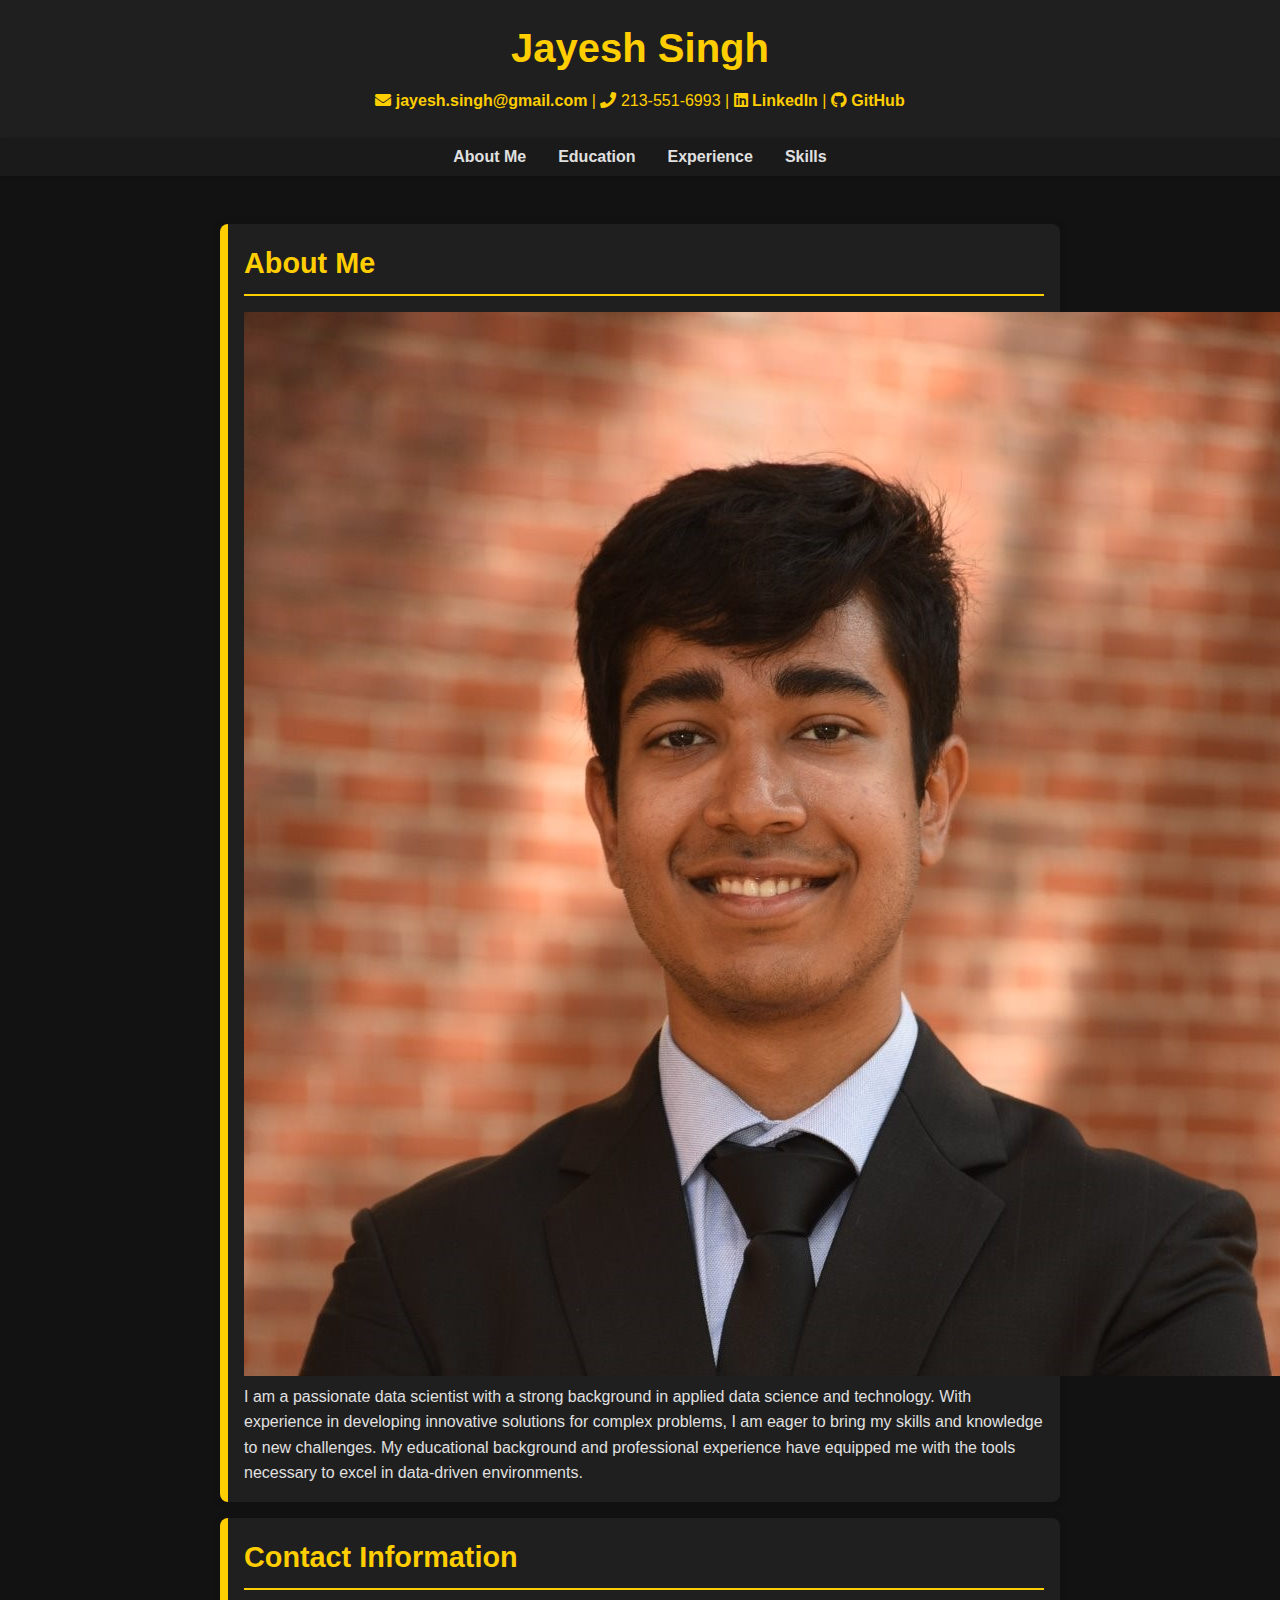
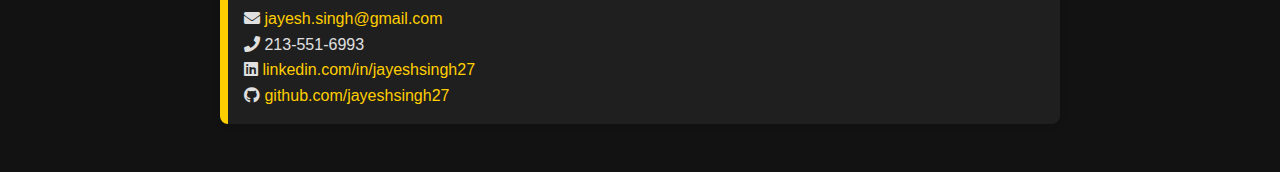
==== index.html @ 1284492f "Update index.html" ====
<!DOCTYPE html>
<html lang="en">
<head>
    <meta charset="UTF-8">
    <meta name="viewport" content="width=device-width, initial-scale=1.0">
    <title>Jayesh Singh - About Me</title>
    <link rel="stylesheet" href="styles.css">
    <link rel="stylesheet" href="https://cdnjs.cloudflare.com/ajax/libs/font-awesome/5.15.3/css/all.min.css">
</head>
<body>
    <header>
        <h1>Jayesh Singh</h1>
        <p><i class="fas fa-envelope"></i> <a href="mailto:jayesh.singh@gmail.com">jayesh.singh@gmail.com</a> | 
        <i class="fas fa-phone"></i> 213-551-6993 | 
        <i class="fab fa-linkedin"></i> <a href="https://www.linkedin.com/in/jayeshsingh27" target="_blank">LinkedIn</a> | 
        <i class="fab fa-github"></i> <a href="https://github.com/jayeshsingh27" target="_blank">GitHub</a></p>
    </header>


    <nav>
        <ul>
            <li><a href="index.html">About Me</a></li>
            <li><a href="education.html">Education</a></li>
            <li><a href="experience.html">Experience</a></li>
            <li><a href="skills.html">Skills</a></li>
        </ul>
    </nav>


    <main>
        <section id="about-me">
            <h2>About Me</h2>
            <img src="images/headshot.jpg" alt="Jayesh Singh" class="profile-pic">
            <p>I am a passionate data scientist with a strong background in applied data science and technology. With experience in developing innovative solutions for complex problems, I am eager to bring my skills and knowledge to new challenges. My educational background and professional experience have equipped me with the tools necessary to excel in data-driven environments.</p>
        </section>

        <section id="contact-info">
            <h2>Contact Information</h2>
            <p><i class="fas fa-envelope"></i> <a href="mailto:jayesh.singh@gmail.com">jayesh.singh@gmail.com</a></p>
            <p><i class="fas fa-phone"></i> 213-551-6993</p>
            <p><i class="fab fa-linkedin"></i> <a href="https://www.linkedin.com/in/jayeshsingh27" target="_blank">linkedin.com/in/jayeshsingh27</a></p>
            <p><i class="fab fa-github"></i> <a href="https://github.com/jayeshsingh27" target="_blank">github.com/jayeshsingh27</a></p>
        </section>
    </main>
</body>
</html>
---- styles.css ----
/* Reset some default styles */
body, h1, h2, h3, p, ul {
    margin: 0;
    padding: 0;
    list-style: none;
    box-sizing: border-box;
}

/* Body styling */
body {
    font-family: 'Segoe UI', Tahoma, Geneva, Verdana, sans-serif;
    line-height: 1.6;
    margin: 0;
    padding: 0;
    background-color: #121212;
    color: #e0e0e0;
}

/* Header styling */
header {
    background: #1f1f1f;
    color: #ffce00;
    padding: 1rem 0;
    text-align: center;
    box-shadow: 0 4px 6px rgba(0, 0, 0, 0.1);
}

header h1 {
    margin: 0;
    font-size: 2.5rem;
    font-weight: bold;
}

header p {
    margin: 0.5rem 0;
}

header a {
    color: #ffce00;
    text-decoration: none;
    font-weight: bold;
}

header a:hover {
    text-decoration: underline;
}

/* Navigation bar styling */
nav {
    background: #1a1a1a;
    padding: 0.5rem 0;
    text-align: center;
    box-shadow: 0 2px 4px rgba(0, 0, 0, 0.1);
}

nav ul {
    margin: 0;
    padding: 0;
    display: flex;
    justify-content: center;
}

nav ul li {
    list-style: none;
    margin: 0 1rem;
}

nav ul li a {
    color: #e0e0e0;
    text-decoration: none;
    font-weight: bold;
}

nav ul li a:hover {
    text-decoration: underline;
}

/* Section styling */
main {
    padding: 2rem 1rem;
}

section {
    margin: 1rem auto;
    max-width: 800px;
    background: #1f1f1f;
    border-radius: 8px;
    box-shadow: 0 0 10px rgba(0, 0, 0, 0.1);
    border-left: 8px solid #ffce00;
    padding: 1rem;
}

section h2 {
    border-bottom: 2px solid #ffce00;
    padding-bottom: 0.5rem;
    margin-bottom: 1rem;
    font-size: 1.8rem;
    color: #ffce00;
}

section h3 {
    margin-top: 1rem;
    font-size: 1.4rem;
    color: #cccccc;
}

ul {
    padding-left: 20px;
}

ul li {
    margin-bottom: 0.5rem;
    line-height: 1.4;
    color: #cccccc;
}

a {
    color: #ffce00;
    text-decoration: none;
}

a:hover {
    text-decoration: underline;
}

/* Responsive design */
@media (max-width: 768px) {
    header h1 {
        font-size: 2rem;
    }

    nav ul {
        flex-direction: column;
    }

    nav ul li {
        margin: 0.5rem 0;
    }

    section {
        padding: 1rem;
    }

    section h2 {
        font-size: 1.5rem;
    }

    section h3 {
        font-size: 1.2rem;
    }
}
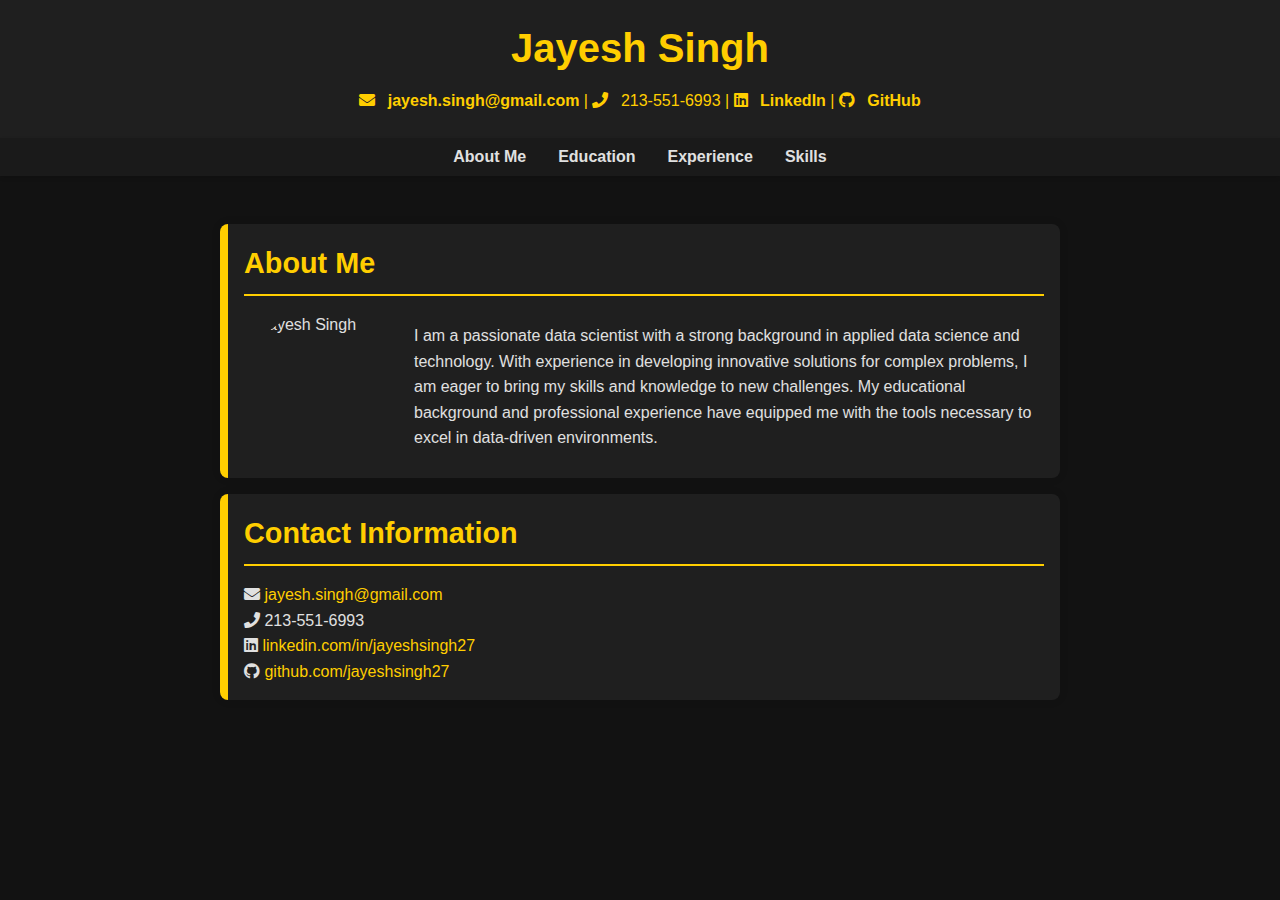
==== commit 6101a484: "Update index.html" ====
--- a/index.html
+++ b/index.html
@@ -30,9 +30,12 @@
     <main>
         <section id="about-me">
             <h2>About Me</h2>
-            <img src="images/headshot.jpg" alt="Jayesh Singh" class="profile-pic">
-            <p>I am a passionate data scientist with a strong background in applied data science and technology. With experience in developing innovative solutions for complex problems, I am eager to bring my skills and knowledge to new challenges. My educational background and professional experience have equipped me with the tools necessary to excel in data-driven environments.</p>
+                <div class="about-container">
+                    <img src="images/profile.jpg" alt="Jayesh Singh" class="profile-pic">
+                    <p>I am a passionate data scientist with a strong background in applied data science and technology. With experience in developing innovative solutions for complex problems, I am eager to bring my skills and knowledge to new challenges. My educational background and professional experience have equipped me with the tools necessary to excel in data-driven environments.</p>
+                </div>
         </section>
+
 
         <section id="contact-info">
             <h2>Contact Information</h2>
--- a/styles.css
+++ b/styles.css
@@ -1,3 +1,22 @@
+.about-container {
+    display: flex;
+    align-items: center;
+    margin-top: 1rem;
+}
+
+.profile-pic {
+    border-radius: 50%;
+    width: 150px; /* Adjust this size as needed */
+    height: 150px;
+    margin-right: 20px; /* Space between image and text */
+    object-fit: cover; /* Ensures the image is fully contained in the circle */
+}
+
+#about-me p {
+    flex: 1; /* Makes sure the text takes up the remaining space */
+    line-height: 1.6; /* Spacing for the text */
+}
+
 /* Reset some default styles */
 body, h1, h2, h3, p, ul {
     margin: 0;
@@ -43,6 +62,10 @@
 
 header a:hover {
     text-decoration: underline;
+}
+
+header i {
+    margin-right: 0.5rem;
 }
 
 /* Navigation bar styling */
@@ -123,6 +146,10 @@
     text-decoration: underline;
 }
 
+a i {
+    margin-right: 0.3rem;
+}
+
 /* Responsive design */
 @media (max-width: 768px) {
     header h1 {
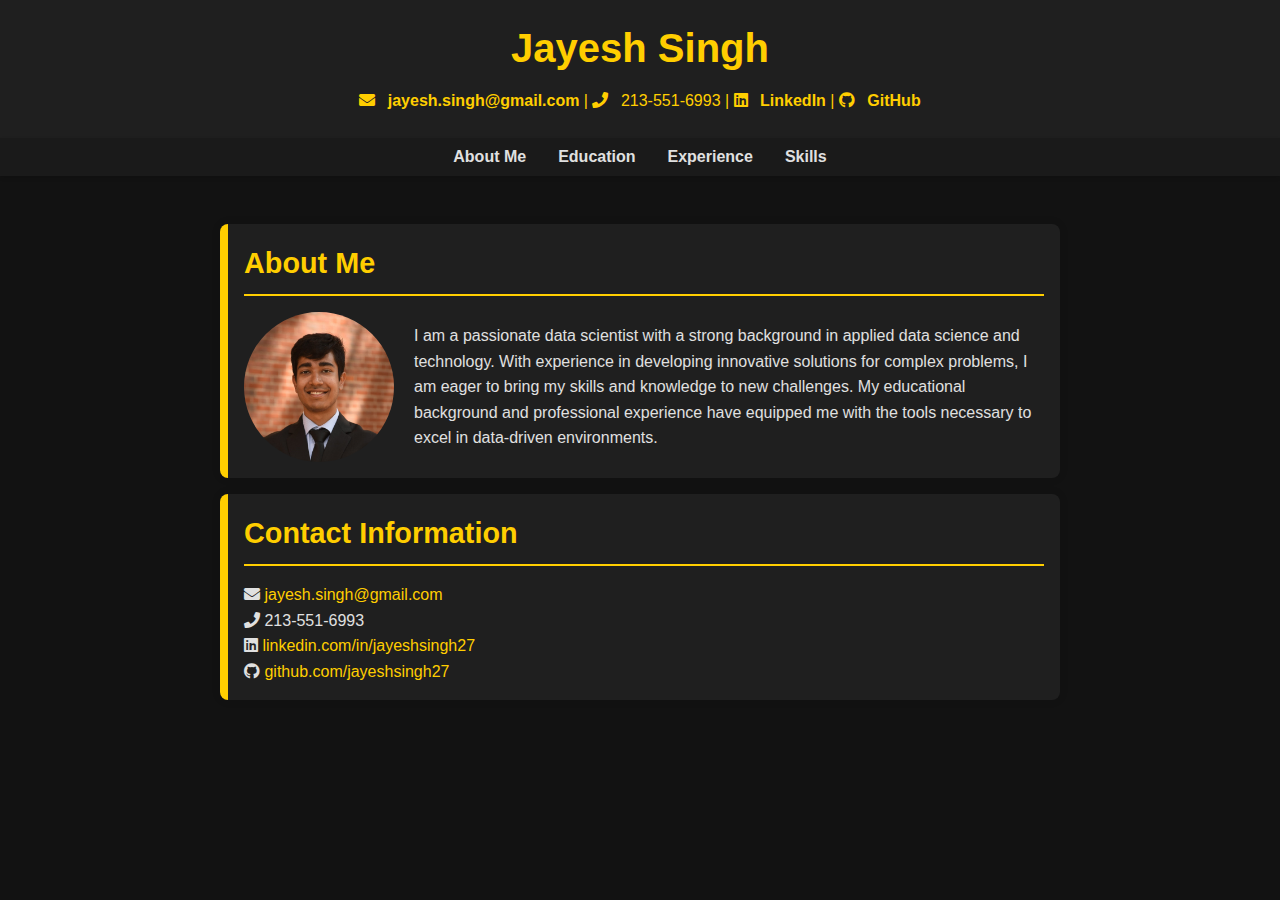
==== commit a7c38ee9: "Update index.html" ====
--- a/index.html
+++ b/index.html
@@ -31,7 +31,7 @@
         <section id="about-me">
             <h2>About Me</h2>
                 <div class="about-container">
-                    <img src="images/profile.jpg" alt="Jayesh Singh" class="profile-pic">
+                    <img src="images/headshot.jpg" alt="Jayesh Singh" class="profile-pic">
                     <p>I am a passionate data scientist with a strong background in applied data science and technology. With experience in developing innovative solutions for complex problems, I am eager to bring my skills and knowledge to new challenges. My educational background and professional experience have equipped me with the tools necessary to excel in data-driven environments.</p>
                 </div>
         </section>
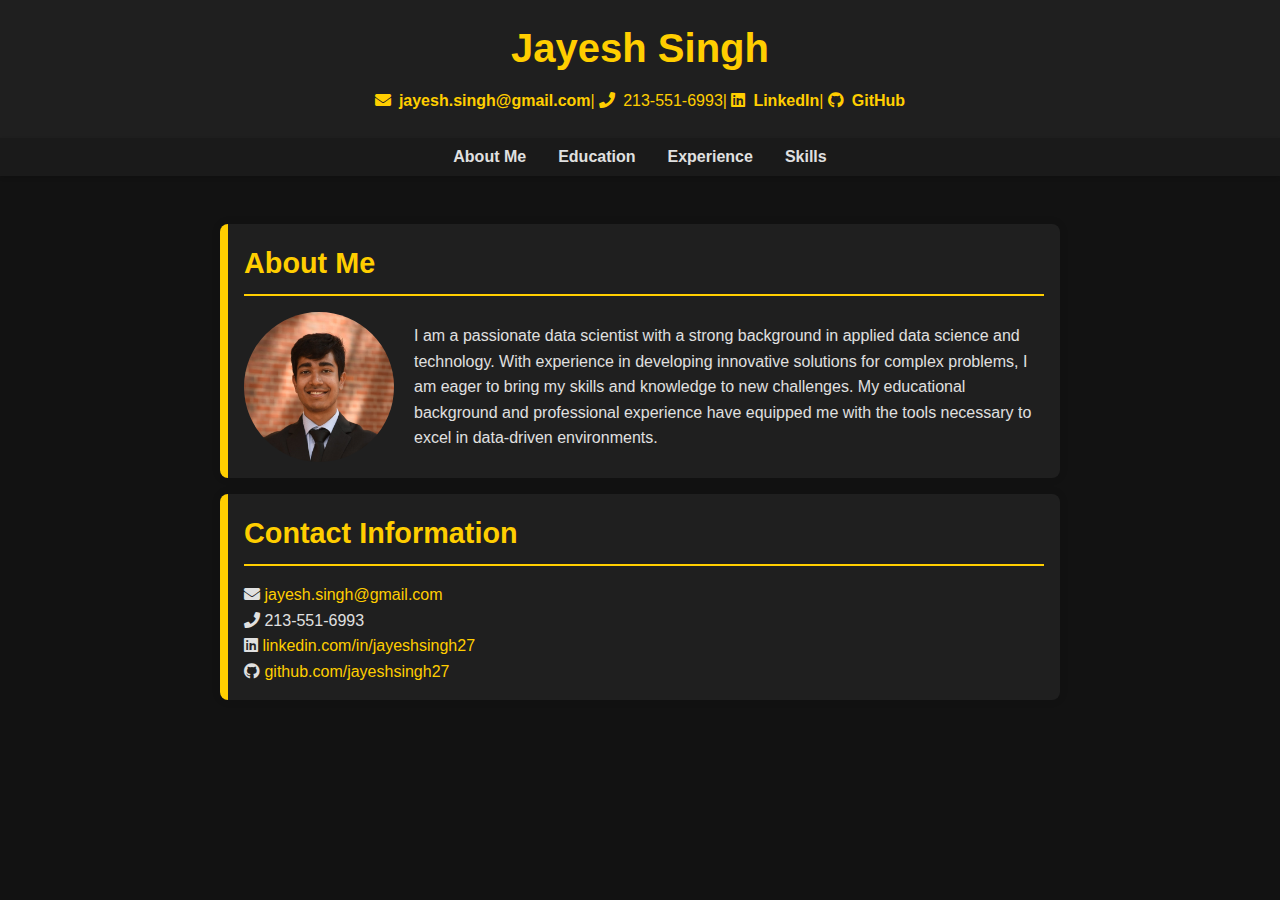
==== commit c9eefd17: "Update index.html" ====
--- a/index.html
+++ b/index.html
@@ -10,10 +10,10 @@
 <body>
     <header>
         <h1>Jayesh Singh</h1>
-        <p><i class="fas fa-envelope"></i> <a href="mailto:jayesh.singh@gmail.com">jayesh.singh@gmail.com</a> | 
-        <i class="fas fa-phone"></i> 213-551-6993 | 
-        <i class="fab fa-linkedin"></i> <a href="https://www.linkedin.com/in/jayeshsingh27" target="_blank">LinkedIn</a> | 
-        <i class="fab fa-github"></i> <a href="https://github.com/jayeshsingh27" target="_blank">GitHub</a></p>
+        <p><i class="fas fa-envelope"></i><a href="mailto:jayesh.singh@gmail.com">jayesh.singh@gmail.com</a>| 
+        <i class="fas fa-phone"></i>213-551-6993| 
+        <i class="fab fa-linkedin"></i><a href="https://www.linkedin.com/in/jayeshsingh27" target="_blank">LinkedIn</a>| 
+        <i class="fab fa-github"></i><a href="https://github.com/jayeshsingh27" target="_blank">GitHub</a></p>
     </header>
 
 
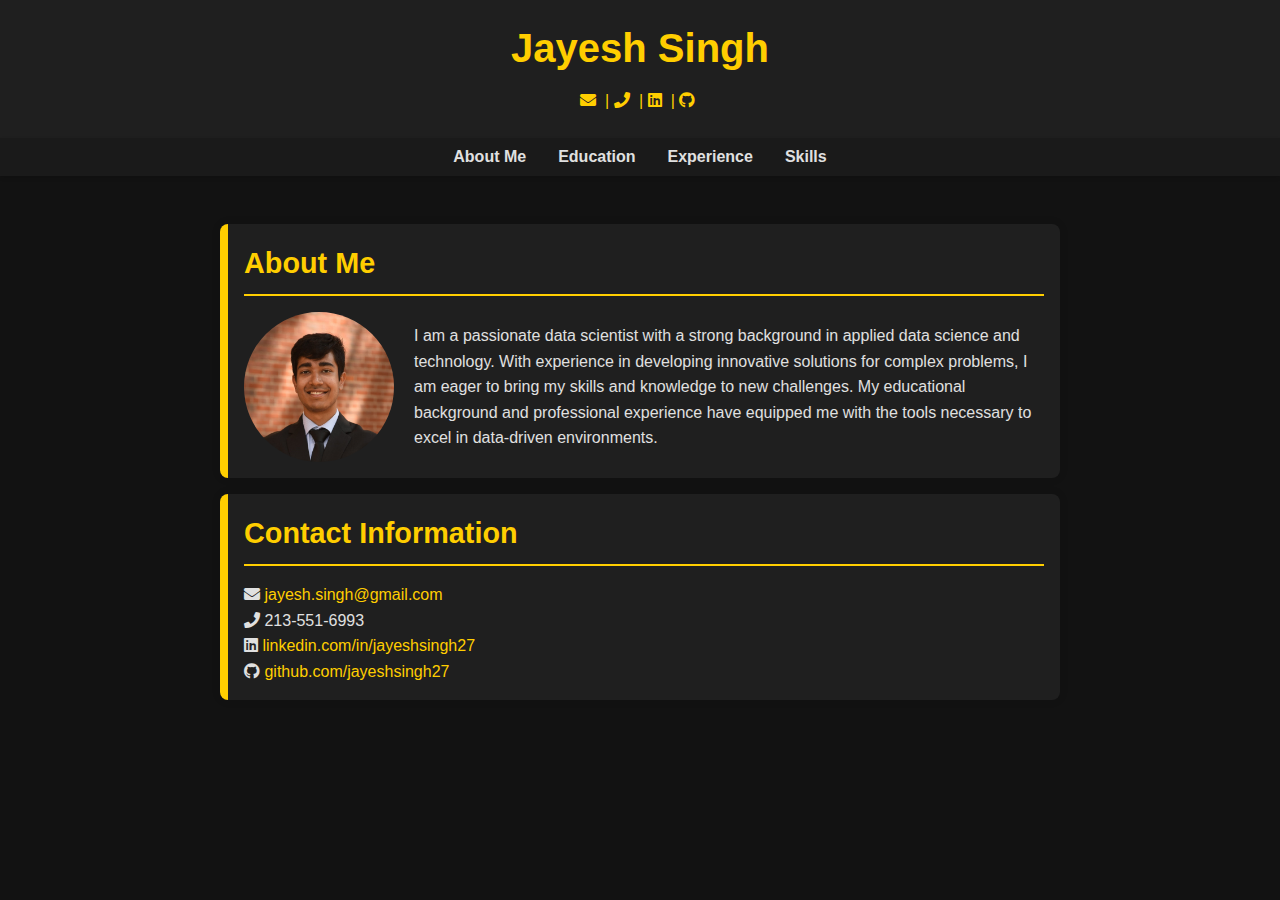
==== commit d83f03d7: "Update index.html" ====
--- a/index.html
+++ b/index.html
@@ -10,13 +10,26 @@
 <body>
     <header>
         <h1>Jayesh Singh</h1>
-        <p><i class="fas fa-envelope"></i><a href="mailto:jayesh.singh@gmail.com">jayesh.singh@gmail.com</a>| 
-        <i class="fas fa-phone"></i>213-551-6993| 
-        <i class="fab fa-linkedin"></i><a href="https://www.linkedin.com/in/jayeshsingh27" target="_blank">LinkedIn</a>| 
-        <i class="fab fa-github"></i><a href="https://github.com/jayeshsingh27" target="_blank">GitHub</a></p>
+        <p>
+            <a href="mailto:jayesh.singh@gmail.com">
+                <i class="fas fa-envelope"></i>
+            </a>
+            |
+            <a href="tel:213-551-6993">
+                <i class="fas fa-phone"></i>
+            </a>
+            |
+            <a href="https://www.linkedin.com/in/jayeshsingh27" target="_blank">
+                <i class="fab fa-linkedin"></i>
+            </a>
+            |
+            <a href="https://github.com/jayeshsingh27" target="_blank">
+                <i class="fab fa-github"></i>
+            </a>
+        </p>
     </header>
 
-
+    
     <nav>
         <ul>
             <li><a href="index.html">About Me</a></li>
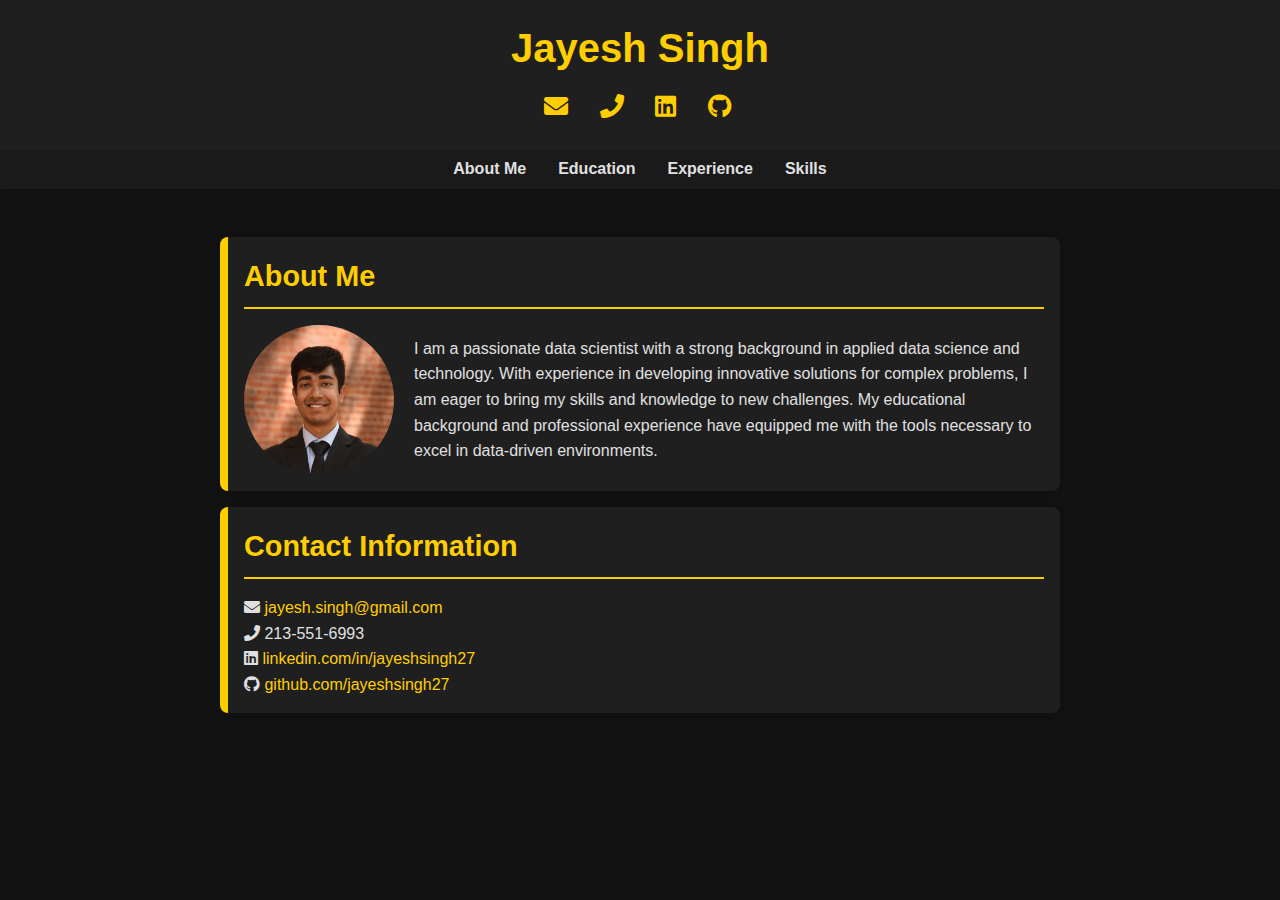
==== commit a3fecbc9: "Update index.html" ====
--- a/index.html
+++ b/index.html
@@ -14,15 +14,12 @@
             <a href="mailto:jayesh.singh@gmail.com">
                 <i class="fas fa-envelope"></i>
             </a>
-            |
             <a href="tel:213-551-6993">
                 <i class="fas fa-phone"></i>
             </a>
-            |
             <a href="https://www.linkedin.com/in/jayeshsingh27" target="_blank">
                 <i class="fab fa-linkedin"></i>
             </a>
-            |
             <a href="https://github.com/jayeshsingh27" target="_blank">
                 <i class="fab fa-github"></i>
             </a>
--- a/styles.css
+++ b/styles.css
@@ -52,6 +52,7 @@
 
 header p {
     margin: 0.5rem 0;
+    font-size: 1.2rem;
 }
 
 header a {
@@ -62,6 +63,14 @@
 
 header a:hover {
     text-decoration: underline;
+    color: #e0e0e0;
+}
+
+header p a {
+    color: #ffce00;
+    margin: 0 10px;
+    font-size: 1.5rem;
+    text-decoration: none;
 }
 
 header i {
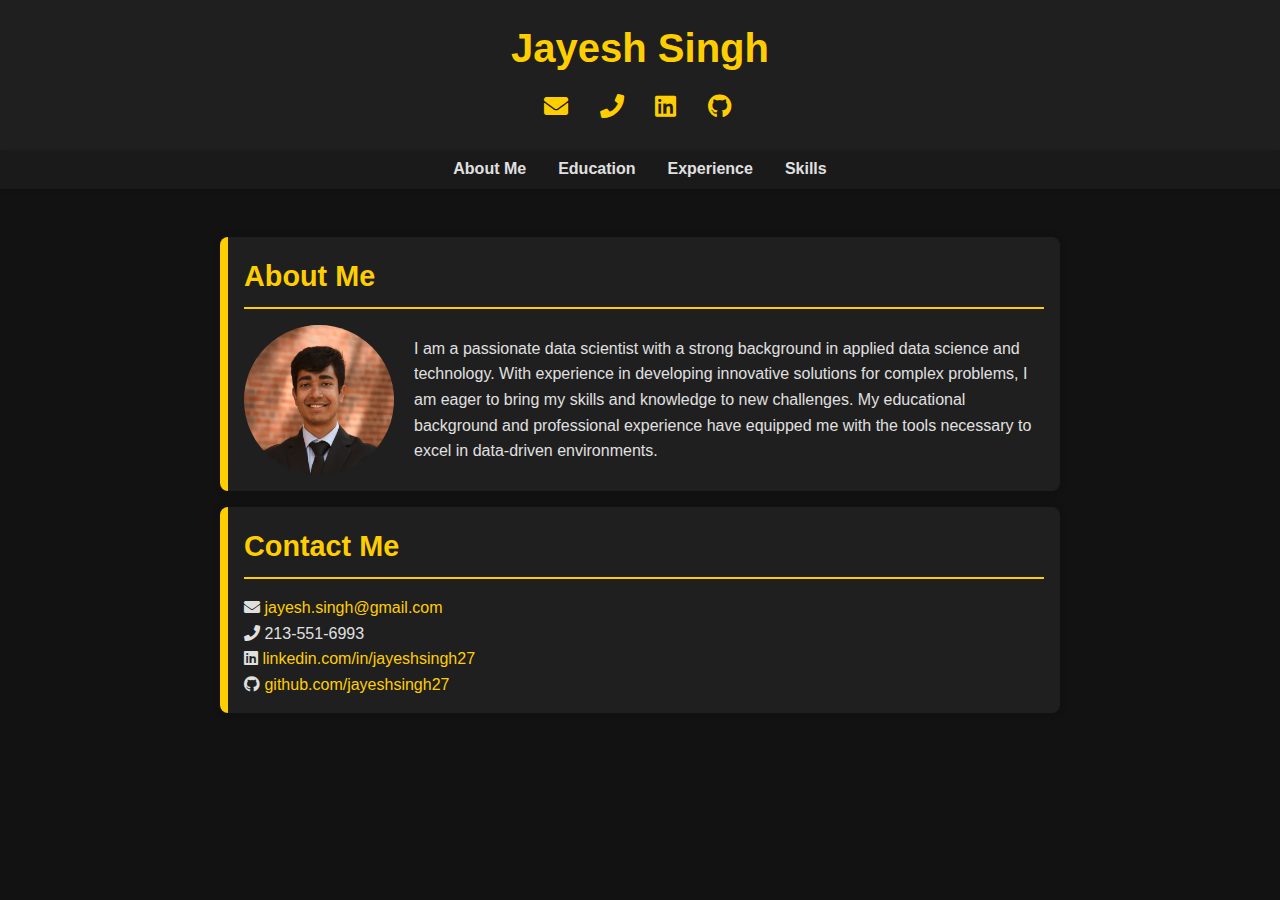
==== commit 5878a850: "Update index.html" ====
--- a/index.html
+++ b/index.html
@@ -48,7 +48,7 @@
 
 
         <section id="contact-info">
-            <h2>Contact Information</h2>
+            <h2>Contact Me</h2>
             <p><i class="fas fa-envelope"></i> <a href="mailto:jayesh.singh@gmail.com">jayesh.singh@gmail.com</a></p>
             <p><i class="fas fa-phone"></i> 213-551-6993</p>
             <p><i class="fab fa-linkedin"></i> <a href="https://www.linkedin.com/in/jayeshsingh27" target="_blank">linkedin.com/in/jayeshsingh27</a></p>
--- a/styles.css
+++ b/styles.css
@@ -62,7 +62,6 @@
 }
 
 header a:hover {
-    text-decoration: underline;
     color: #e0e0e0;
 }
 
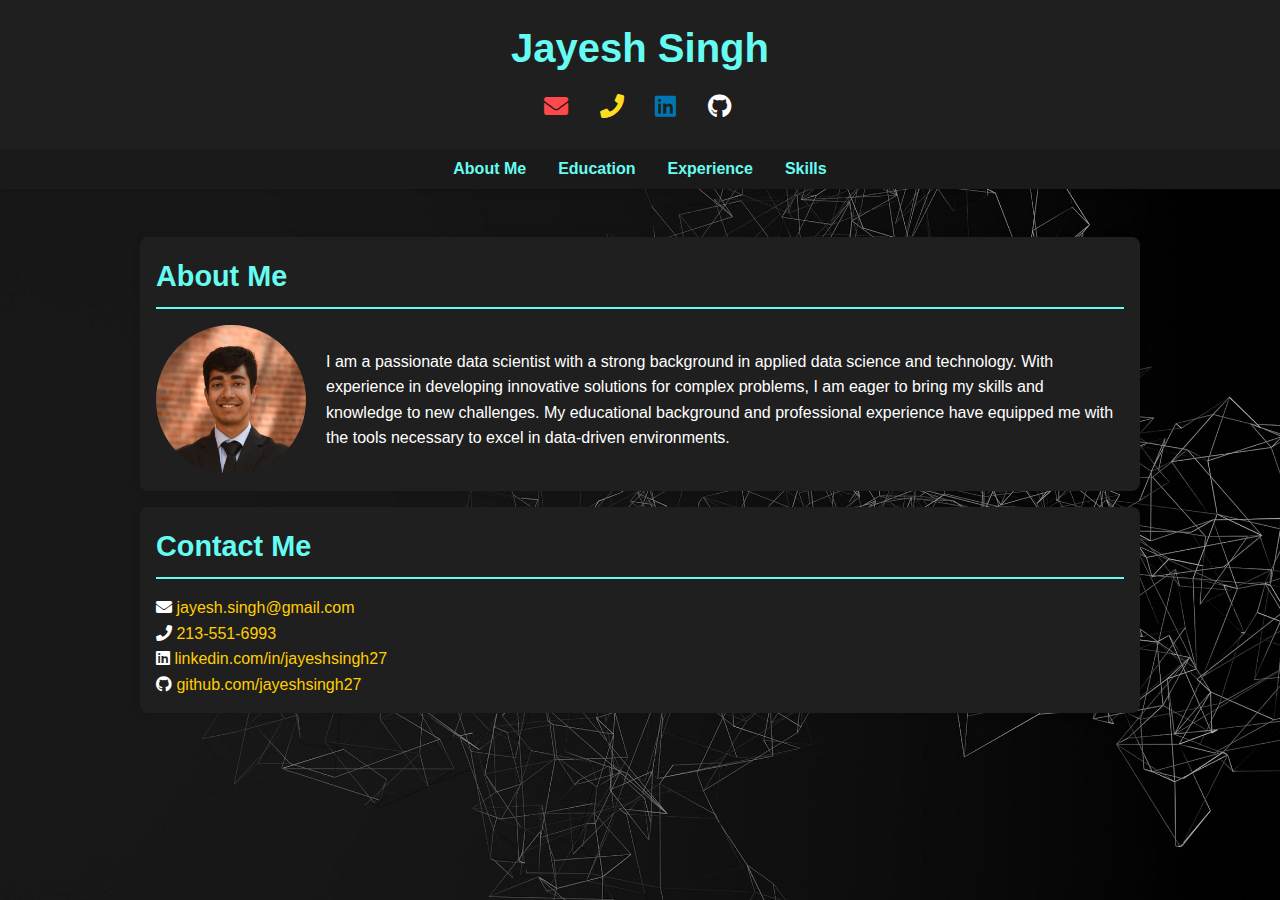
==== commit ea6d3ad5: "Update index.html" ====
--- a/index.html
+++ b/index.html
@@ -50,7 +50,7 @@
         <section id="contact-info">
             <h2>Contact Me</h2>
             <p><i class="fas fa-envelope"></i> <a href="mailto:jayesh.singh@gmail.com">jayesh.singh@gmail.com</a></p>
-            <p><i class="fas fa-phone"></i> 213-551-6993</p>
+            <p><i class="fas fa-phone"></i> <a href="tel:213-551-6993">213-551-6993</a></p>
             <p><i class="fab fa-linkedin"></i> <a href="https://www.linkedin.com/in/jayeshsingh27" target="_blank">linkedin.com/in/jayeshsingh27</a></p>
             <p><i class="fab fa-github"></i> <a href="https://github.com/jayeshsingh27" target="_blank">github.com/jayeshsingh27</a></p>
         </section>
--- a/styles.css
+++ b/styles.css
@@ -17,6 +17,64 @@
     line-height: 1.6; /* Spacing for the text */
 }
 
+/* USC Styling */
+.education-entry.usc {
+    background-color: #FFCC00; /* USC Yellow */
+    padding: 1rem;
+    border-radius: 8px;
+    margin-bottom: 1rem;
+}
+
+.education-entry.usc, .education-entry.usc p, .education-entry.usc h3, .education-entry.usc a {
+    color: #000000 !important; /* Black text */
+}
+
+.education-entry.usc a {
+    color: #990000 !important; /* USC Red for links */
+}
+
+.education-entry.usc a:hover {
+    text-decoration: underline;
+}
+
+/* NMIMS Styling */
+.education-entry.nmims {
+    background-color: #FFFFFF; /* White background */
+    padding: 1rem;
+    border-radius: 8px;
+    margin-bottom: 1rem;
+    box-shadow: 0 4px 6px rgba(0, 0, 0, 0.1); /* Optional shadow to add depth */
+}
+
+.education-entry.nmims, .education-entry.nmims p, .education-entry.nmims h3, .education-entry.nmims a {
+    color: #000000 !important; /* Black text */
+}
+
+.education-entry.nmims a {
+    color: #990000 !important; /* NMIMS Red for links */
+}
+
+.education-entry.nmims a:hover {
+    text-decoration: underline;
+}
+
+
+.university-logo {
+    width: 75px; /* Adjust the size of the logo */
+    height: auto; /* Maintain aspect ratio */
+    margin-right: 1rem; /* Space between logo and text */
+}
+
+.education-details h3 {
+    margin: 0; /* Remove margin for degree name */
+    font-size: 1.2rem; /* Degree name size */
+}
+
+.education-details p {
+    margin: 0; /* Remove margin for university name */
+    color: #cccccc; /* University name color */
+}
+
 /* Reset some default styles */
 body, h1, h2, h3, p, ul {
     margin: 0;
@@ -32,12 +90,16 @@
     margin: 0;
     padding: 0;
     background-color: #121212;
-    color: #e0e0e0;
-}
+    background-image: url('images/background.jpeg'); /* Previous background image restored */
+    background-size: cover;
+    background-attachment: fixed;
+    color: #ffffff; /* White text */
+}
+
 
 /* Header styling */
 header {
-    background: #1f1f1f;
+    background: #1f1f1f; /* Reverted to previous background color */
     color: #ffce00;
     padding: 1rem 0;
     text-align: center;
@@ -48,6 +110,7 @@
     margin: 0;
     font-size: 2.5rem;
     font-weight: bold;
+    color: #66FCF1;
 }
 
 header p {
@@ -63,6 +126,7 @@
 
 header a:hover {
     color: #e0e0e0;
+    text-decoration: none;
 }
 
 header p a {
@@ -72,13 +136,30 @@
     text-decoration: none;
 }
 
+/* Icon Colors */
+header i.fa-envelope {
+    color: #ff474c; /* Red email icon */
+}
+
+header i.fa-phone {
+    color: #ffde21; /* Yellow phone icon */
+}
+
+header i.fa-linkedin {
+    color: #0077b5; /* Blue LinkedIn icon */
+}
+
+header i.fa-github {
+    color: #ffffff; /* White GitHub icon */
+}
+
 header i {
     margin-right: 0.5rem;
 }
 
 /* Navigation bar styling */
 nav {
-    background: #1a1a1a;
+    background: #1a1a1a; /* Reverted to previous background color */
     padding: 0.5rem 0;
     text-align: center;
     box-shadow: 0 2px 4px rgba(0, 0, 0, 0.1);
@@ -97,7 +178,7 @@
 }
 
 nav ul li a {
-    color: #e0e0e0;
+    color: #66FCF1; /* Steel blue text for navbar links */
     text-decoration: none;
     font-weight: bold;
 }
@@ -109,24 +190,25 @@
 /* Section styling */
 main {
     padding: 2rem 1rem;
+    max-width: 1000px; /* Increase this value to make the boxes wider */
+    margin: 0 auto; /* Ensure it's centered */
 }
 
 section {
     margin: 1rem auto;
-    max-width: 800px;
+    max-width: 1000px;
     background: #1f1f1f;
     border-radius: 8px;
     box-shadow: 0 0 10px rgba(0, 0, 0, 0.1);
-    border-left: 8px solid #ffce00;
     padding: 1rem;
 }
 
 section h2 {
-    border-bottom: 2px solid #ffce00;
+    border-bottom: 2px solid #66FCF1; /* Steel blue color for the line */
     padding-bottom: 0.5rem;
     margin-bottom: 1rem;
     font-size: 1.8rem;
-    color: #ffce00;
+    color: #66FCF1; /* Light blue color */
 }
 
 section h3 {
